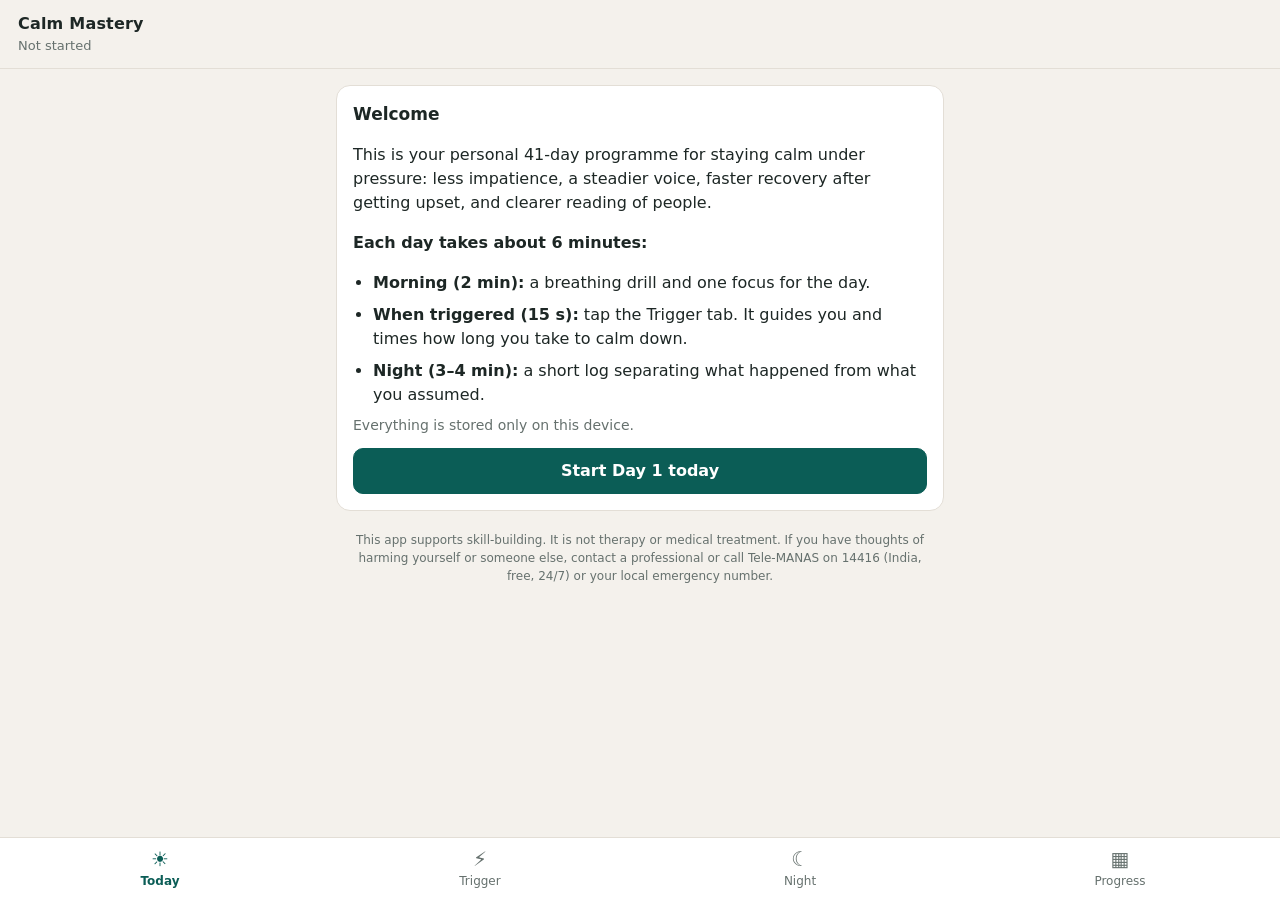
==== app/index.html @ c0ca2734 "Calm Mastery personal MVP as an installable PWA 41-day emotional-regulation programme: daily breathi" ====
<!doctype html>
<html lang="en">
<head>
  <meta charset="utf-8">
  <meta name="viewport" content="width=device-width, initial-scale=1, viewport-fit=cover">
  <meta name="theme-color" content="#0b5d56">
  <title>Calm Mastery</title>
  <link rel="manifest" href="manifest.json">
  <link rel="icon" href="icon.svg" type="image/svg+xml">
  <link rel="icon" href="icons/icon-192.png" type="image/png" sizes="192x192">
  <link rel="apple-touch-icon" href="icons/apple-touch-icon.png">
  <meta name="apple-mobile-web-app-capable" content="yes">
  <meta name="mobile-web-app-capable" content="yes">
  <meta name="apple-mobile-web-app-title" content="Calm Mastery">
  <meta name="apple-mobile-web-app-status-bar-style" content="default">
  <meta name="description" content="A private 41-day programme for staying calm under pressure. Your data stays on your device.">
  <link rel="stylesheet" href="styles.css">
</head>
<body>
  <header class="topbar">
    <div>
      <div class="brand">Calm Mastery</div>
      <div class="sub" id="dayLabel"></div>
    </div>
    <div class="streak" id="streakBadge" title="Current streak"></div>
  </header>

  <div class="banner" id="activeBanner" hidden></div>

  <main id="view"></main>

  <nav class="tabs" aria-label="Sections">
    <button data-tab="today" class="active"><span>☀</span>Today</button>
    <button data-tab="trigger"><span>⚡</span>Trigger</button>
    <button data-tab="night"><span>☾</span>Night</button>
    <button data-tab="progress"><span>▦</span>Progress</button>
  </nav>

  <script src="content.js"></script>
  <script src="app.js"></script>
</body>
</html>
---- app/styles.css ----
:root {
  --bg: #f4f1ec;
  --card: #ffffff;
  --ink: #1d2725;
  --muted: #66716e;
  --line: #e3ded6;
  --accent: #0b5d56;
  --accent-soft: #dcefeb;
  --warn: #b4532a;
  --warn-soft: #fbe9df;
  --good: #2f7d4f;
  --radius: 14px;
  color-scheme: light dark;
}
@media (prefers-color-scheme: dark) {
  :root {
    --bg: #121615;
    --card: #1b2120;
    --ink: #e8ecea;
    --muted: #9aa5a2;
    --line: #2b3331;
    --accent: #4fb8a9;
    --accent-soft: #1d3532;
    --warn: #e58a5f;
    --warn-soft: #3a2519;
    --good: #6cc48f;
  }
}
* { box-sizing: border-box; }
html, body { margin: 0; }
body {
  font: 16px/1.5 system-ui, -apple-system, "Segoe UI", Roboto, sans-serif;
  background: var(--bg);
  color: var(--ink);
  padding-bottom: calc(76px + env(safe-area-inset-bottom));
}
button, input, textarea, select { font: inherit; color: inherit; }

.topbar {
  position: sticky; top: 0; z-index: 5;
  display: flex; justify-content: space-between; align-items: center;
  padding: 12px 18px; background: var(--bg);
  border-bottom: 1px solid var(--line);
}
.streak:empty { display: none; }
.brand { font-weight: 700; letter-spacing: .2px; }
.sub { color: var(--muted); font-size: 13px; }
.streak {
  background: var(--accent-soft); color: var(--accent);
  padding: 4px 10px; border-radius: 999px; font-weight: 600; font-size: 14px;
}

main { max-width: 640px; margin: 0 auto; padding: 16px; }

.card {
  background: var(--card); border: 1px solid var(--line);
  border-radius: var(--radius); padding: 16px; margin-bottom: 14px;
}
.card h2 { margin: 0 0 4px; font-size: 17px; }
.card .hint { color: var(--muted); font-size: 14px; margin: 0 0 12px; }
.card.done { border-color: var(--accent); }
.tag {
  display: inline-block; font-size: 12px; font-weight: 600;
  padding: 2px 8px; border-radius: 999px; background: var(--accent-soft); color: var(--accent);
}
.tag.warn { background: var(--warn-soft); color: var(--warn); }

.btn {
  display: inline-flex; align-items: center; justify-content: center; gap: 6px;
  border: 1px solid var(--line); background: var(--card);
  padding: 10px 16px; border-radius: 10px; cursor: pointer; min-height: 44px;
}
.btn.primary { background: var(--accent); border-color: var(--accent); color: #fff; font-weight: 600; }
.btn.block { width: 100%; }
.btn:disabled { opacity: .5; cursor: default; }
.row { display: flex; gap: 8px; flex-wrap: wrap; align-items: center; }

.choice {
  display: block; width: 100%; text-align: left;
  border: 1px solid var(--line); background: transparent;
  padding: 10px 12px; border-radius: 10px; margin-bottom: 8px; cursor: pointer;
}
.choice.selected { border-color: var(--accent); background: var(--accent-soft); }

.quote { font-size: 16px; margin: 0 0 8px; }
.src { color: var(--muted); font-size: 12px; }
details.srcs summary { color: var(--muted); font-size: 13px; cursor: pointer; margin-top: 8px; }
details.srcs p { margin: 6px 0 0; }

/* Breathing */
.breath { display: flex; flex-direction: column; align-items: center; padding: 8px 0; }
.circle {
  width: 150px; height: 150px; border-radius: 50%;
  background: radial-gradient(circle, var(--accent-soft) 0%, var(--accent-soft) 60%, transparent 61%);
  border: 3px solid var(--accent);
  display: flex; align-items: center; justify-content: center;
  text-align: center; font-weight: 600; color: var(--accent);
  transform: scale(.6); transition-property: transform; transition-timing-function: ease-in-out;
  margin: 18px 0;
}
.breath .count { color: var(--muted); font-size: 14px; }

/* Trigger */
.trigger-grid { display: grid; grid-template-columns: 1fr 1fr; gap: 10px; }
.trigger-btn {
  border: 1px solid var(--line); background: var(--card); border-radius: var(--radius);
  padding: 18px 10px; cursor: pointer; text-align: center; min-height: 110px;
}
.trigger-btn .em { font-size: 28px; display: block; margin-bottom: 6px; }
.timer { font-size: 44px; font-weight: 700; text-align: center; font-variant-numeric: tabular-nums; color: var(--warn); }
.steps { padding-left: 20px; margin: 8px 0; }
.steps li { margin-bottom: 8px; }
.chips { display: flex; flex-wrap: wrap; gap: 6px; }
.chip {
  border: 1px solid var(--line); background: transparent; border-radius: 999px;
  padding: 6px 12px; cursor: pointer; font-size: 14px;
}
.chip.selected { background: var(--accent); border-color: var(--accent); color: #fff; }
.calm-btn { background: var(--good); border-color: var(--good); color: #fff; font-weight: 700; font-size: 18px; min-height: 56px; }

.list { list-style: none; padding: 0; margin: 0; }
.list li { padding: 8px 0; border-top: 1px solid var(--line); font-size: 14px; display: flex; justify-content: space-between; gap: 8px; }
.list li:first-child { border-top: 0; }

/* Forms */
label.field { display: block; margin-bottom: 12px; }
label.field span { display: block; font-size: 14px; font-weight: 600; margin-bottom: 4px; }
label.field small { display: block; color: var(--muted); font-size: 13px; margin-bottom: 4px; font-weight: 400; }
textarea, input[type=text], input[type=date] {
  width: 100%; border: 1px solid var(--line); border-radius: 10px;
  background: var(--bg); padding: 10px; resize: vertical;
}
textarea { min-height: 64px; }
.score { display: flex; gap: 6px; }
.score button {
  flex: 1; min-height: 40px; border-radius: 8px; border: 1px solid var(--line);
  background: transparent; cursor: pointer;
}
.score button.selected { background: var(--accent); border-color: var(--accent); color: #fff; }

/* Progress */
.grid41 { display: grid; grid-template-columns: repeat(7, 1fr); gap: 6px; }
.cell {
  aspect-ratio: 1; border-radius: 6px; font-size: 11px;
  display: flex; align-items: center; justify-content: center;
  background: var(--bg); border: 1px solid var(--line); color: var(--muted);
}
.cell.full { background: var(--accent); border-color: var(--accent); color: #fff; }
.cell.partial { background: var(--accent-soft); color: var(--accent); border-color: var(--accent); }
.cell.missed { background: var(--warn-soft); color: var(--warn); border-color: var(--warn-soft); }
.cell.today { outline: 2px solid var(--ink); outline-offset: 1px; }
.legend { display: flex; gap: 12px; flex-wrap: wrap; font-size: 12px; color: var(--muted); margin-top: 10px; }
.legend i { display: inline-block; width: 10px; height: 10px; border-radius: 3px; margin-right: 4px; vertical-align: -1px; }
.stats { display: grid; grid-template-columns: repeat(3, 1fr); gap: 8px; }
.stat { background: var(--bg); border-radius: 10px; padding: 10px; text-align: center; }
.stat b { display: block; font-size: 22px; }
.stat span { font-size: 12px; color: var(--muted); }
.bar { height: 8px; border-radius: 4px; background: var(--accent); }
.bar-row { display: grid; grid-template-columns: 130px 1fr 28px; gap: 8px; align-items: center; font-size: 13px; margin-bottom: 6px; }
svg.chart { width: 100%; height: 160px; }
svg.chart text { fill: var(--muted); font-size: 10px; }

.banner {
  max-width: 640px; margin: 10px auto 0; padding: 10px 14px;
  background: var(--warn-soft); color: var(--warn); border-radius: 10px;
  font-weight: 600; cursor: pointer; text-align: center;
}
.disclaimer { color: var(--muted); font-size: 12px; text-align: center; padding: 6px 12px 0; }

.tabs {
  position: fixed; bottom: 0; left: 0; right: 0; z-index: 5;
  display: flex; background: var(--card); border-top: 1px solid var(--line);
  padding-bottom: env(safe-area-inset-bottom);
}
.tabs button {
  flex: 1; border: 0; background: transparent; padding: 8px 0 10px; cursor: pointer;
  font-size: 12px; color: var(--muted); display: flex; flex-direction: column; align-items: center;
}
.tabs button span { font-size: 20px; line-height: 1.3; }
.tabs button.active { color: var(--accent); font-weight: 600; }
.toast {
  position: fixed; left: 50%; bottom: 90px; transform: translateX(-50%);
  background: var(--ink); color: var(--bg); padding: 8px 16px; border-radius: 999px; font-size: 14px; z-index: 10;
}
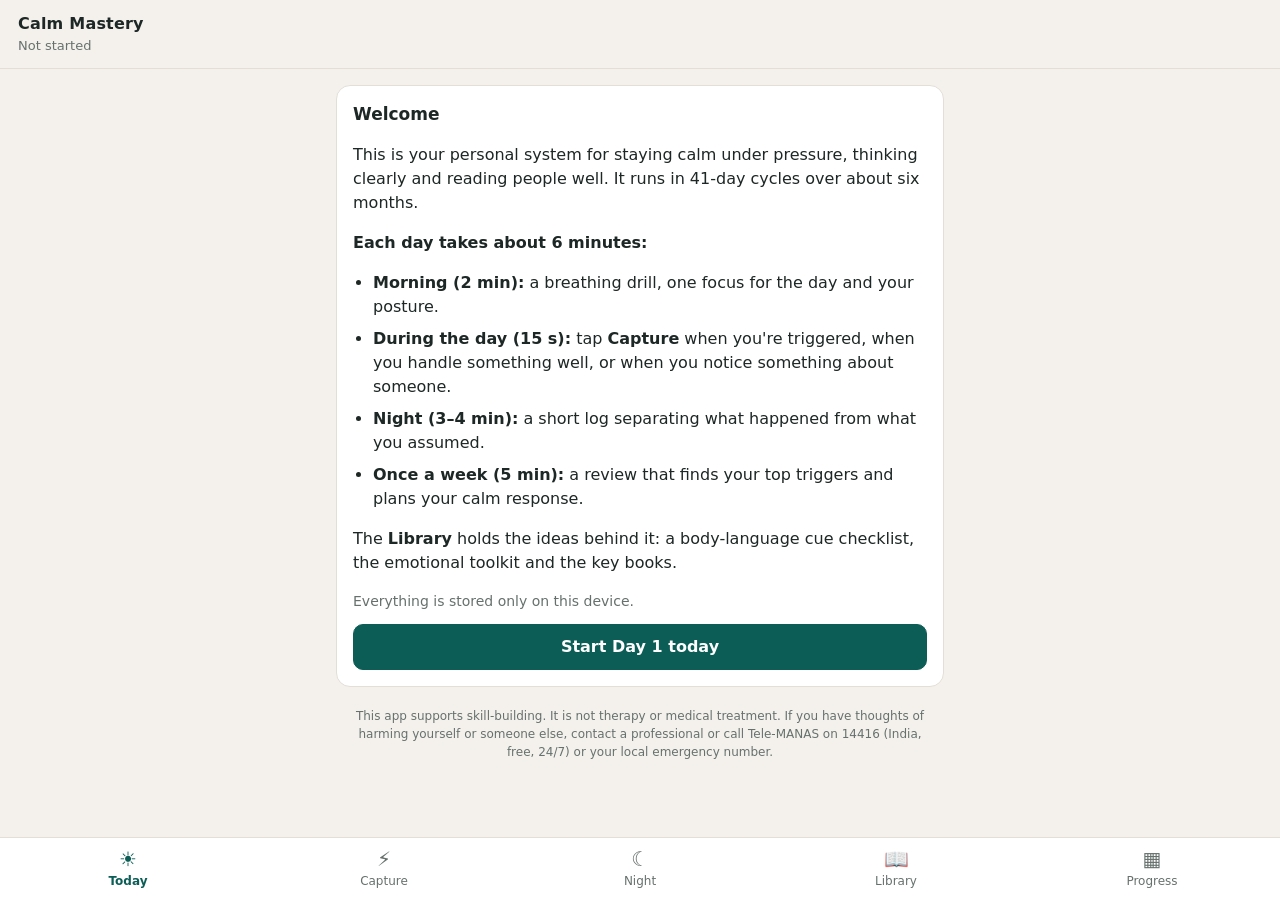
==== commit 34a047af: "Build the full mastery system Adds the observation, analysis and presence layers from the design: Ca" ====
--- a/app/index.html
+++ b/app/index.html
@@ -13,7 +13,7 @@
   <meta name="mobile-web-app-capable" content="yes">
   <meta name="apple-mobile-web-app-title" content="Calm Mastery">
   <meta name="apple-mobile-web-app-status-bar-style" content="default">
-  <meta name="description" content="A private 41-day programme for staying calm under pressure. Your data stays on your device.">
+  <meta name="description" content="A private system for emotional balance, clear thinking and reading people, in 41-day cycles. Your data stays on your device.">
   <link rel="stylesheet" href="styles.css">
 </head>
 <body>
@@ -31,8 +31,9 @@
 
   <nav class="tabs" aria-label="Sections">
     <button data-tab="today" class="active"><span>☀</span>Today</button>
-    <button data-tab="trigger"><span>⚡</span>Trigger</button>
+    <button data-tab="capture"><span>⚡</span>Capture</button>
     <button data-tab="night"><span>☾</span>Night</button>
+    <button data-tab="library"><span>📖</span>Library</button>
     <button data-tab="progress"><span>▦</span>Progress</button>
   </nav>
 
--- a/app/styles.css
+++ b/app/styles.css
@@ -178,6 +178,59 @@
 }
 .tabs button span { font-size: 20px; line-height: 1.3; }
 .tabs button.active { color: var(--accent); font-weight: 600; }
+/* Segmented control (Capture) */
+.seg { display: flex; background: var(--card); border: 1px solid var(--line); border-radius: 12px; padding: 4px; gap: 4px; margin-bottom: 14px; }
+.seg button { flex: 1; border: 0; background: transparent; border-radius: 9px; padding: 9px 4px; cursor: pointer; font-size: 14px; color: var(--muted); }
+.seg button.active { background: var(--accent); color: #fff; font-weight: 600; }
+
+.accent-card { border-color: var(--accent); background: var(--accent-soft); }
+.chip.static { cursor: default; }
+.win-grid { display: grid; grid-template-columns: 1fr 1fr; gap: 8px; }
+.win-btn {
+  border: 1px solid var(--line); background: transparent; border-radius: 12px;
+  padding: 10px; cursor: pointer; text-align: left; font-size: 14px; display: flex; gap: 8px; align-items: center; min-height: 52px;
+}
+.win-btn span { font-size: 20px; }
+.win-btn:active { background: var(--accent-soft); border-color: var(--accent); }
+.linkbtn { border: 0; background: none; color: var(--accent); cursor: pointer; padding: 0; text-decoration: underline; font-size: inherit; }
+.x { border: 0; background: none; color: var(--muted); cursor: pointer; font-size: 20px; line-height: 1; padding: 0 4px; }
+.nowrap { white-space: nowrap; }
+.cue-group { margin-bottom: 8px; }
+.cue-group small { display: block; color: var(--muted); font-size: 12px; margin-bottom: 4px; }
+.obs { border-top: 1px solid var(--line); padding: 10px 0; font-size: 14px; }
+.obs:first-of-type { border-top: 0; }
+.obs p { margin: 4px 0; }
+.list li.clickable { cursor: pointer; }
+select.btn { min-height: 44px; }
+input[type=time] { width: 100%; border: 1px solid var(--line); border-radius: 10px; background: var(--bg); padding: 10px; }
+details.acc-inline summary { cursor: pointer; margin: 4px 0 8px; }
+
+/* Library */
+details.acc > summary { cursor: pointer; font-weight: 700; font-size: 17px; list-style: none; display: flex; justify-content: space-between; }
+details.acc > summary::-webkit-details-marker { display: none; }
+details.acc > summary::after { content: "+"; color: var(--muted); font-weight: 400; }
+details.acc[open] > summary::after { content: "–"; }
+details.acc[open] > summary { margin-bottom: 8px; }
+details.acc h3 { font-size: 15px; margin: 14px 0 4px; }
+details.acc p { margin: 6px 0; }
+.caution { background: var(--warn-soft); color: var(--ink); border-radius: 10px; padding: 10px; font-size: 14px; }
+.book { border-top: 1px solid var(--line); padding: 8px 0; }
+.book ul { margin: 6px 0; padding-left: 20px; font-size: 14px; }
+.stage { border-left: 3px solid var(--line); padding: 2px 0 2px 10px; margin: 8px 0; }
+.stage.current { border-color: var(--accent); }
+.stage p { margin: 4px 0 0; font-size: 14px; color: var(--muted); }
+
+/* Progress extras */
+.pbar { height: 10px; background: var(--bg); border-radius: 5px; overflow: hidden; border: 1px solid var(--line); }
+.pbar i { display: block; height: 100%; background: var(--accent); }
+.bar.good { background: var(--good); }
+.table-wrap { overflow-x: auto; }
+table.ratings { width: 100%; font-size: 13px; border-collapse: collapse; }
+table.ratings th { font-weight: 600; color: var(--muted); padding: 4px 2px; }
+table.ratings td { text-align: center; padding: 4px 2px; border-top: 1px solid var(--line); }
+.up { color: var(--good); font-size: 13px; }
+.down { color: var(--warn); font-size: 13px; }
+
 .toast {
   position: fixed; left: 50%; bottom: 90px; transform: translateX(-50%);
   background: var(--ink); color: var(--bg); padding: 8px 16px; border-radius: 999px; font-size: 14px; z-index: 10;
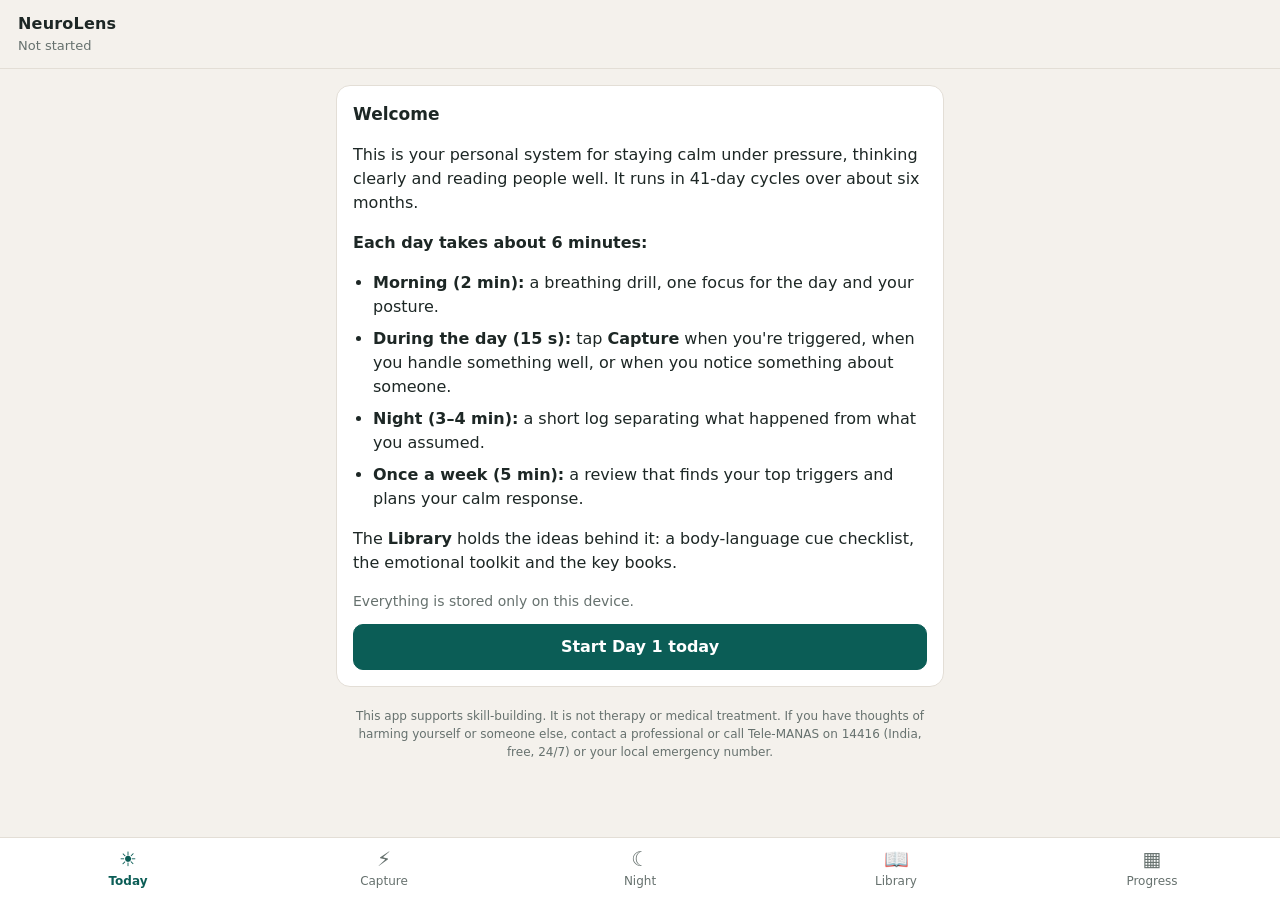
==== commit 45058adb: "Rename app to NeuroLens; serve at neurolens.mhaanvia.tech Co-Authored-By: Claude Opus 5.5 <noreply@a" ====
--- a/app/index.html
+++ b/app/index.html
@@ -4,14 +4,14 @@
   <meta charset="utf-8">
   <meta name="viewport" content="width=device-width, initial-scale=1, viewport-fit=cover">
   <meta name="theme-color" content="#0b5d56">
-  <title>Calm Mastery</title>
+  <title>NeuroLens</title>
   <link rel="manifest" href="manifest.json">
   <link rel="icon" href="icon.svg" type="image/svg+xml">
   <link rel="icon" href="icons/icon-192.png" type="image/png" sizes="192x192">
   <link rel="apple-touch-icon" href="icons/apple-touch-icon.png">
   <meta name="apple-mobile-web-app-capable" content="yes">
   <meta name="mobile-web-app-capable" content="yes">
-  <meta name="apple-mobile-web-app-title" content="Calm Mastery">
+  <meta name="apple-mobile-web-app-title" content="NeuroLens">
   <meta name="apple-mobile-web-app-status-bar-style" content="default">
   <meta name="description" content="A private system for emotional balance, clear thinking and reading people, in 41-day cycles. Your data stays on your device.">
   <link rel="stylesheet" href="styles.css">
@@ -19,7 +19,7 @@
 <body>
   <header class="topbar">
     <div>
-      <div class="brand">Calm Mastery</div>
+      <div class="brand">NeuroLens</div>
       <div class="sub" id="dayLabel"></div>
     </div>
     <div class="streak" id="streakBadge" title="Current streak"></div>
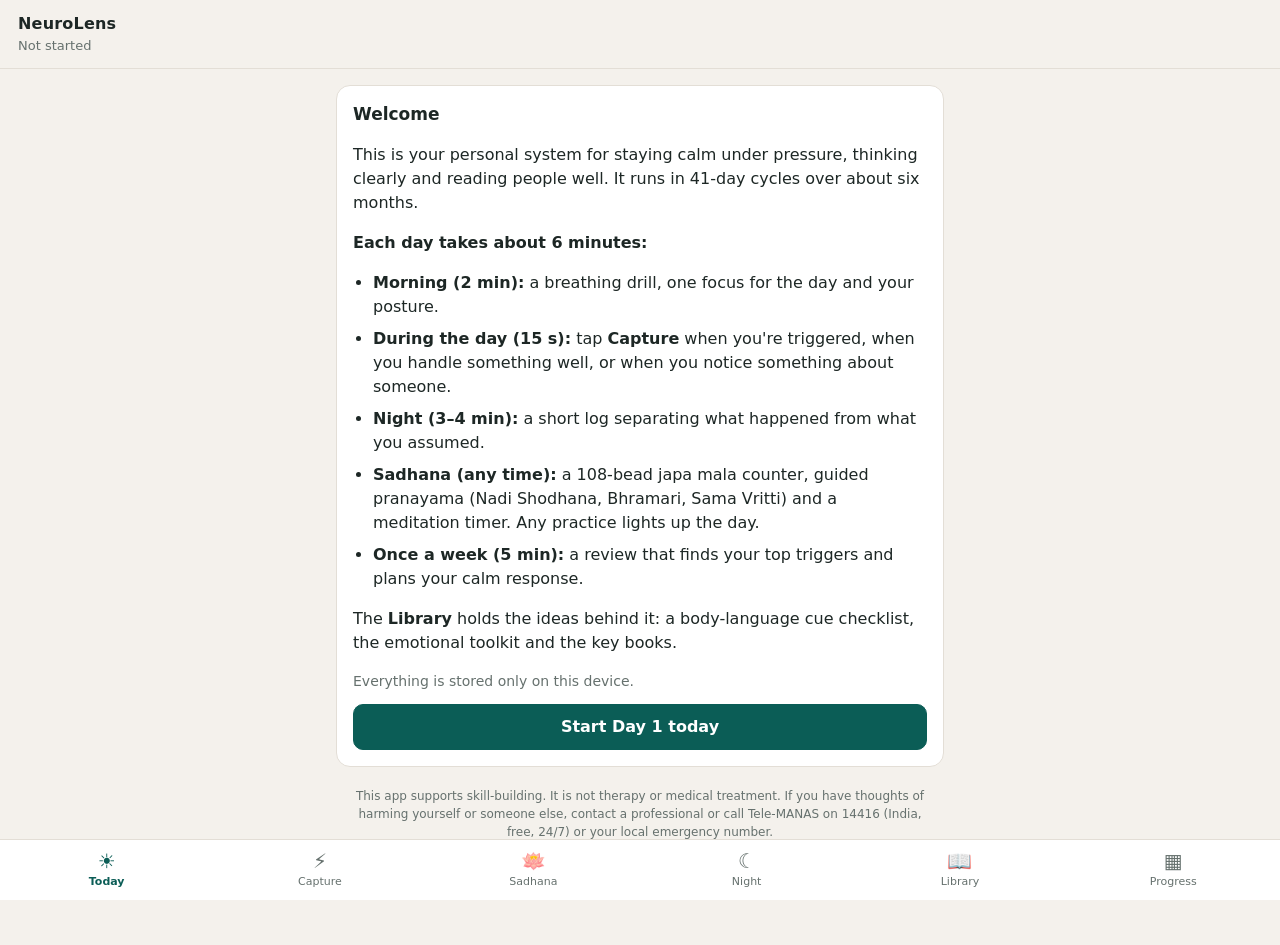
==== commit 5e7886f8: "Add Sadhana tab: japa mala, pranayama and meditation - Mala: full-screen bead strand you pull like a" ====
--- a/app/index.html
+++ b/app/index.html
@@ -4,6 +4,7 @@
   <meta charset="utf-8">
   <meta name="viewport" content="width=device-width, initial-scale=1, viewport-fit=cover">
   <meta name="theme-color" content="#0b5d56">
+  <meta name="format-detection" content="telephone=no">
   <title>NeuroLens</title>
   <link rel="manifest" href="manifest.json">
   <link rel="icon" href="icon.svg" type="image/svg+xml">
@@ -32,6 +33,7 @@
   <nav class="tabs" aria-label="Sections">
     <button data-tab="today" class="active"><span>☀</span>Today</button>
     <button data-tab="capture"><span>⚡</span>Capture</button>
+    <button data-tab="sadhana"><span>🪷</span>Sadhana</button>
     <button data-tab="night"><span>☾</span>Night</button>
     <button data-tab="library"><span>📖</span>Library</button>
     <button data-tab="progress"><span>▦</span>Progress</button>
@@ -39,5 +41,6 @@
 
   <script src="content.js"></script>
   <script src="app.js"></script>
+  <script src="sadhana.js"></script>
 </body>
 </html>
--- a/app/styles.css
+++ b/app/styles.css
@@ -235,3 +235,170 @@
   position: fixed; left: 50%; bottom: 90px; transform: translateX(-50%);
   background: var(--ink); color: var(--bg); padding: 8px 16px; border-radius: 999px; font-size: 14px; z-index: 10;
 }
+
+/* ---------- Sadhana ---------- */
+.tabs button { font-size: 11px; }
+.btn.big { min-height: 52px; font-size: 17px; }
+.muted { color: var(--muted); }
+.choice small { font-size: 13px; }
+.choice:disabled { opacity: .55; }
+
+.mala-card { text-align: center; }
+.mala-ring { position: relative; width: 240px; max-width: 80%; margin: 0 auto 12px; }
+.mala-num { position: absolute; inset: 0; display: flex; flex-direction: column; align-items: center; justify-content: center; }
+.mala-num b { font-size: 52px; line-height: 1; font-variant-numeric: tabular-nums; color: var(--accent); }
+.mala-num span { color: var(--muted); font-size: 14px; }
+svg.beads { width: 100%; height: auto; display: block; }
+svg.beads circle { fill: var(--line); transition: fill .15s; }
+svg.beads circle.on { fill: var(--accent); }
+svg.beads circle.guru { fill: none; stroke: var(--accent); stroke-width: 2; }
+
+.toggle {
+  display: flex; width: 100%; justify-content: space-between; align-items: center; gap: 12px;
+  border: 0; border-top: 1px solid var(--line); background: none; padding: 12px 0; cursor: pointer; text-align: left;
+}
+.toggle b { display: block; font-size: 14px; font-weight: 600; }
+.toggle small { display: block; color: var(--muted); font-size: 13px; }
+.toggle i { flex: none; width: 44px; height: 26px; border-radius: 13px; background: var(--line); position: relative; transition: background .2s; }
+.toggle i::after { content: ""; position: absolute; top: 3px; left: 3px; width: 20px; height: 20px; border-radius: 50%; background: #fff; transition: transform .2s; box-shadow: 0 1px 2px rgba(0,0,0,.3); }
+.toggle.on i { background: var(--accent); }
+.toggle.on i::after { transform: translateX(18px); }
+
+.before { margin-top: 12px; text-align: left; }
+.before small { display: block; color: var(--muted); font-size: 13px; margin-bottom: 4px; }
+.score.s10 { gap: 4px; }
+.score.s10 button { min-height: 38px; padding: 0; font-size: 14px; }
+
+/* Full-screen blind-tap mala */
+body.focus-open { overflow: hidden; }
+body.focus-open .tabs, body.focus-open .topbar { visibility: hidden; }
+.mala-focus {
+  position: fixed; inset: 0; z-index: 50; background: #0d1312; color: #cfe3df;
+  display: flex; flex-direction: column; align-items: center;
+  padding: calc(10px + env(safe-area-inset-top)) 14px calc(14px + env(safe-area-inset-bottom));
+  touch-action: none; user-select: none; -webkit-user-select: none; -webkit-touch-callout: none;
+  -webkit-tap-highlight-color: transparent; cursor: pointer;
+}
+.mf-top { width: 100%; max-width: 640px; display: flex; justify-content: space-between; align-items: center; gap: 8px; }
+.mf-btn { background: rgba(255,255,255,.08); color: #cfe3df; border: 1px solid rgba(255,255,255,.14); border-radius: 10px; min-height: 44px; min-width: 64px; padding: 0 14px; font-weight: 600; cursor: pointer; }
+.mf-meta { font-size: 13px; opacity: .7; text-align: center; }
+.mf-mantra { margin-top: 12px; font-size: 18px; opacity: .75; text-align: center; }
+.mf-center { flex: 1; width: 100%; display: flex; align-items: center; justify-content: center; position: relative; }
+.mf-center svg.beads { width: min(78vw, 52vh, 420px); }
+.mala-focus svg.beads circle { fill: rgba(255,255,255,.12); }
+.mala-focus svg.beads circle.on { fill: #6fc9bb; }
+.mala-focus svg.beads circle.guru { stroke: #6fc9bb; fill: none; }
+.mf-count { position: absolute; font-size: min(22vw, 120px); font-weight: 300; font-variant-numeric: tabular-nums; opacity: .85; pointer-events: none; }
+.mf-hint { font-size: 13px; opacity: .45; text-align: center; line-height: 1.6; }
+.mf-flash { position: absolute; top: 40%; left: 50%; transform: translateX(-50%); background: #6fc9bb; color: #0d1312; font-weight: 700; padding: 10px 18px; border-radius: 18px; opacity: 0; pointer-events: none; max-width: 88vw; width: max-content; text-align: center; }
+.mf-flash.show { animation: mfflash 2.4s ease-out; }
+@keyframes mfflash { 0% { opacity: 0; } 10% { opacity: 1; } 75% { opacity: 1; } 100% { opacity: 0; } }
+
+/* Pranayama */
+.p-secs { font-size: 28px; font-weight: 600; font-variant-numeric: tabular-nums; color: var(--accent); min-height: 36px; }
+.circle.humming { box-shadow: 0 0 0 6px var(--accent-soft), 0 0 0 12px color-mix(in srgb, var(--accent-soft) 50%, transparent); animation: hum .18s infinite alternate; }
+@keyframes hum { from { border-width: 3px; } to { border-width: 5px; } }
+.nostrils { display: flex; justify-content: center; gap: 40px; margin: 14px 0 0; }
+.nos { width: 74px; height: 74px; border-radius: 50%; border: 3px solid var(--line); display: flex; flex-direction: column; align-items: center; justify-content: center; transition: all .3s; }
+.nos b { font-size: 22px; line-height: 1; }
+.nos small { font-size: 10px; color: var(--muted); text-align: center; line-height: 1.1; margin-top: 2px; }
+.nos.open { border-color: var(--accent); background: var(--accent-soft); color: var(--accent); }
+.nos.closed { opacity: .5; border-style: dashed; }
+
+/* Meditation */
+.med-run { text-align: center; }
+.sankalpa { font-style: italic; color: var(--muted); margin: 4px 0 12px; }
+.med-ring { position: relative; width: 240px; max-width: 80%; margin: 8px auto 12px; }
+.med-ring svg { width: 100%; display: block; transform: rotate(-90deg); }
+.med-ring .track { fill: none; stroke: var(--line); stroke-width: 6; }
+.med-ring .fill { fill: none; stroke: var(--accent); stroke-width: 6; stroke-linecap: round; transition: stroke-dashoffset .3s linear; }
+.med-time { position: absolute; inset: 0; display: flex; align-items: center; justify-content: center; font-size: 46px; font-weight: 300; font-variant-numeric: tabular-nums; }
+
+/* Mandala grid + Progress marker */
+.cell.sd1 { background: color-mix(in srgb, var(--accent) 30%, var(--card)); border-color: var(--accent); color: var(--ink); }
+.cell.sd2 { background: color-mix(in srgb, var(--accent) 60%, var(--card)); border-color: var(--accent); color: #fff; }
+.cell.sd3 { background: var(--accent); border-color: var(--accent); color: #fff; }
+.cell.future { opacity: .6; }
+.legend i.lg.sd1 { background: color-mix(in srgb, var(--accent) 30%, var(--card)); }
+.legend i.lg.sd2 { background: color-mix(in srgb, var(--accent) 60%, var(--card)); }
+.legend i.lg.sd3 { background: var(--accent); }
+.cell { position: relative; }
+.cell.lotus::after { content: ""; position: absolute; top: 3px; right: 3px; width: 6px; height: 6px; border-radius: 50%; background: #d9a441; }
+.legend i.lg-dot { background: #d9a441; border-radius: 50%; }
+
+/* Pacer label stays full size while the circle scales */
+.pwrap { position: relative; display: flex; align-items: center; justify-content: center; }
+.plabel { position: absolute; font-weight: 600; color: var(--accent); text-align: center; max-width: 150px; pointer-events: none; }
+
+/* ---------- Bead strand (full-screen mala) ---------- */
+.strand {
+  position: relative; flex: 1; width: 100%; max-width: 480px; overflow: hidden; --thumb: 64%;
+  -webkit-mask-image: linear-gradient(transparent, #000 14%, #000 88%, transparent);
+  mask-image: linear-gradient(transparent, #000 14%, #000 88%, transparent);
+}
+.strand.turning { animation: turnmala .9s ease-in-out .12s; }
+@keyframes turnmala { 0% { transform: perspective(700px) rotateY(0); } 50% { transform: perspective(700px) rotateY(88deg); opacity: .35; } 100% { transform: perspective(700px) rotateY(0); } }
+.strand .thread { position: absolute; top: 0; bottom: 0; left: 50%; width: 3px; margin-left: -1.5px; background: linear-gradient(#b23a2a, #8e2a1f); opacity: .85; }
+.strand .thumbmark { position: absolute; left: 50%; top: var(--thumb); width: 74px; height: 74px; transform: translate(-50%, -50%); border-radius: 50%; border: 2px solid rgba(111, 201, 187, .35); box-shadow: 0 0 24px rgba(111, 201, 187, .18); }
+.beadwin { position: absolute; inset: 0; will-change: transform; }
+.bd {
+  position: absolute; left: 50%; width: 52px; height: 52px; margin: -26px 0 0 -26px; border-radius: 50%;
+  box-shadow: inset -5px -7px 12px rgba(0,0,0,.45), inset 4px 5px 8px rgba(255,255,255,.12), 0 4px 8px rgba(0,0,0,.5);
+}
+.bd.done { filter: brightness(.7); }
+.bd.cur { filter: brightness(1.12); }
+.bd.guru { width: 66px; height: 66px; margin: -33px 0 0 -33px; }
+.bd .tassel { position: absolute; left: 50%; top: 86%; width: 30px; height: 58px; margin-left: -15px; transform-origin: top center; transform: rotate(-14deg); z-index: -1;
+  clip-path: polygon(38% 0, 62% 0, 100% 100%, 0 100%);
+  background: linear-gradient(#d9b44a 0 12%, transparent 12%), repeating-linear-gradient(90deg, #a8301f 0 2px, #d8573f 2px 3px, #8e2a1f 3px 4px);
+  -webkit-mask-image: linear-gradient(#000 80%, rgba(0,0,0,.35)); mask-image: linear-gradient(#000 80%, rgba(0,0,0,.35)); }
+/* Materials */
+.bd.rudraksha { background:
+  radial-gradient(circle, rgba(255,255,255,.14) 1px, transparent 1.6px) 0 0 / 6px 6px,
+  repeating-conic-gradient(from 8deg, rgba(0,0,0,.32) 0 5deg, transparent 5deg 51deg),
+  radial-gradient(circle at 35% 30%, #c98a5a, #7a3f1d 55%, #3d1d0c); }
+.bd.sandalwood { background:
+  repeating-linear-gradient(100deg, rgba(90,50,20,.18) 0 1px, transparent 1px 5px),
+  radial-gradient(circle at 35% 30%, #f3d3a3, #c48d55 58%, #7d5028); }
+.bd.tulsi { width: 44px; height: 48px; margin: -24px 0 0 -22px; border-radius: 45% / 50%; background:
+  repeating-linear-gradient(0deg, rgba(80,60,20,.15) 0 1px, transparent 1px 6px),
+  radial-gradient(circle at 35% 30%, #f1e6c4, #c2aa74 60%, #826a3c); }
+.bd.crystal { background: radial-gradient(circle at 34% 28%, #fff 0 8%, rgba(210,235,255,.75) 18%, rgba(140,185,230,.35) 62%, rgba(80,120,170,.5));
+  border: 1px solid rgba(255,255,255,.35); box-shadow: inset -4px -6px 12px rgba(30,60,110,.45), 0 4px 10px rgba(0,0,0,.4); }
+.bd.mini { position: static; display: inline-block; width: 16px; height: 16px; margin: 0 6px 0 0; vertical-align: -3px; box-shadow: inset -2px -2px 4px rgba(0,0,0,.4); }
+.mf-count.side { left: auto; right: 6%; top: var(--thumb); transform: translateY(-50%); font-size: 54px; opacity: .45; }
+.bd.guru { box-shadow: inset -5px -7px 12px rgba(0,0,0,.45), inset 4px 5px 8px rgba(255,255,255,.12), 0 0 0 3px rgba(217,180,74,.6), 0 4px 10px rgba(0,0,0,.5); }
+.bd.tulsi.guru { width: 60px; height: 64px; margin: -32px 0 0 -30px; }
+
+/* Pace guard: cooldown arc around the thumb bead + thin bar under the top bar */
+.cool { --cool: 0s; pointer-events: none; }
+.cool.arc { position: absolute; left: 50%; top: var(--thumb); width: 86px; height: 86px; transform: translate(-50%, -50%) rotate(-90deg); z-index: 2; }
+.cool.arc .cbg { fill: none; stroke: rgba(255,255,255,.08); stroke-width: 3; }
+.cool.arc .cfill { fill: none; stroke: #6fc9bb; stroke-width: 3; stroke-linecap: round; stroke-dasharray: 100; stroke-dashoffset: 100; opacity: .55; }
+.cool.arc.run .cfill { animation: coolfill var(--cool) linear forwards; }
+.cool.arc.ready .cfill { stroke-dashoffset: 0; opacity: 1; animation: none; }
+@keyframes coolfill { from { stroke-dashoffset: 100; } to { stroke-dashoffset: 0; } }
+.cool.bar { width: 100%; max-width: 640px; height: 3px; margin-top: 8px; background: rgba(255,255,255,.08); border-radius: 2px; overflow: hidden; }
+.cool.bar i { display: block; height: 100%; width: 0; background: #6fc9bb; opacity: .55; }
+.cool.bar.run i { animation: coolbar var(--cool) linear forwards; }
+.cool.bar.ready i { width: 100%; opacity: 1; animation: none; }
+@keyframes coolbar { from { width: 0; } to { width: 100%; } }
+.cool.blocked { animation: coolnudge .35s ease; }
+.cool.arc.blocked { animation: coolnudgearc .35s ease; }
+@keyframes coolnudge { 0%, 100% { opacity: 1; } 40% { opacity: .2; } }
+@keyframes coolnudgearc { 0%, 100% { transform: translate(-50%, -50%) rotate(-90deg) scale(1); } 40% { transform: translate(-50%, -50%) rotate(-90deg) scale(1.12); } }
+
+/* Tone sustain: emerald glow ring around the bead while its sound lasts */
+.sustain { position: absolute; left: 50%; top: var(--thumb); width: 92px; height: 92px; border-radius: 50%; pointer-events: none;
+  transform: translate(-50%, -50%) scale(.9); opacity: 0; border: 2px solid #34d399;
+  box-shadow: 0 0 18px rgba(52, 211, 153, .55), inset 0 0 14px rgba(52, 211, 153, .35); --sd: 1.2s; }
+.sustain.ring { top: 50%; width: min(70vw, 46vh, 380px); height: min(70vw, 46vh, 380px); }
+.sustain.on { animation: sustainglow var(--sd) ease-out both; }
+@keyframes sustainglow {
+  0% { opacity: 0; transform: translate(-50%, -50%) scale(.9); }
+  12% { opacity: .95; transform: translate(-50%, -50%) scale(1.02); }
+  33% { opacity: .8; transform: translate(-50%, -50%) scale(1.06); }
+  100% { opacity: 0; transform: translate(-50%, -50%) scale(1.22); }
+}
+.tag.sync { background: rgba(52, 211, 153, .15); color: #10b981; margin-left: 6px; vertical-align: 1px; }
+label.field span.tag { display: inline-block; font-size: 12px; font-weight: 600; margin: 0 0 0 6px; }
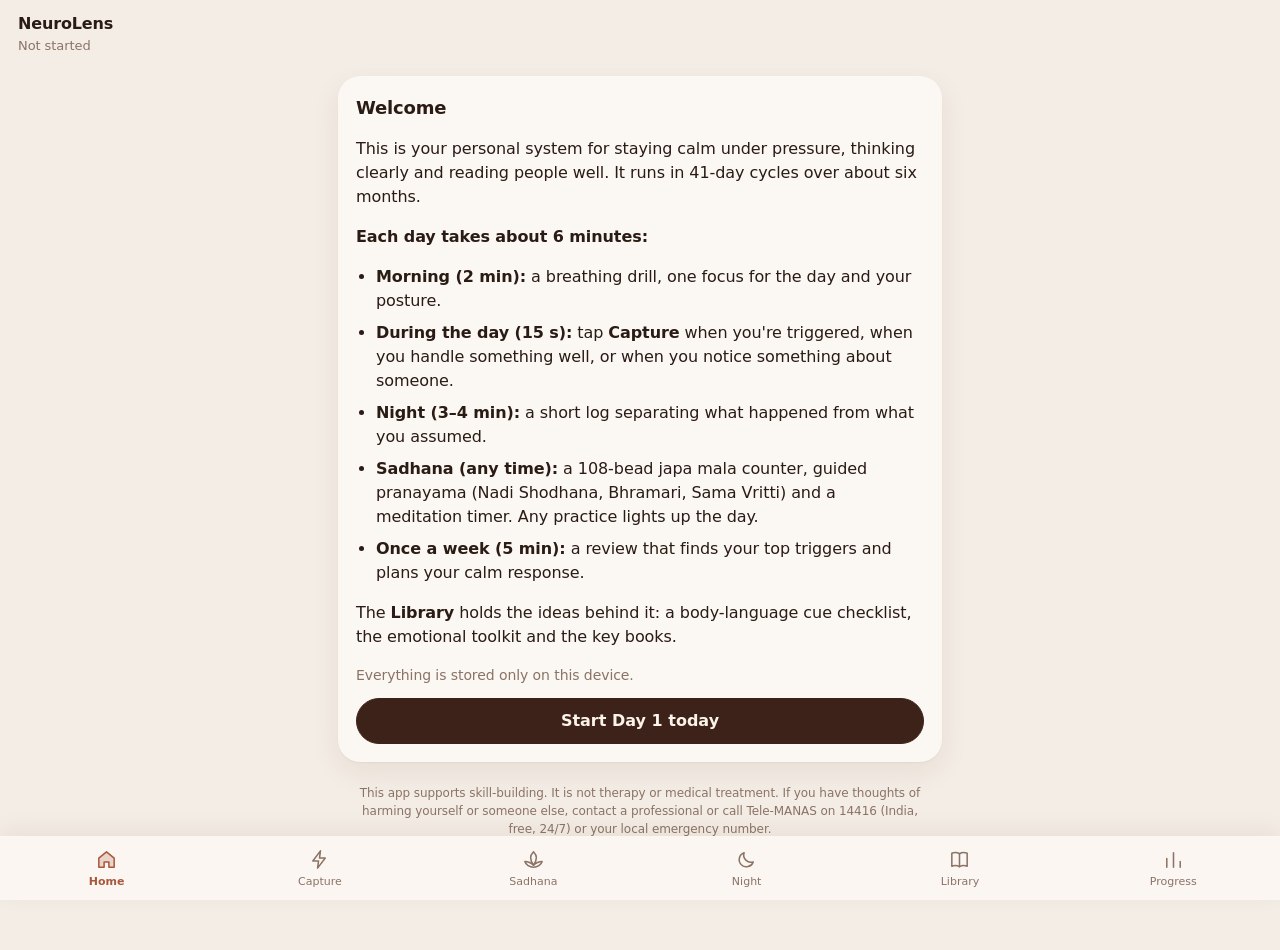
==== commit 7621b420: "Warm redesign: greeting, recommended session, quick actions, picture tiles, immersive meditation pla" ====
--- a/app/index.html
+++ b/app/index.html
@@ -3,7 +3,7 @@
 <head>
   <meta charset="utf-8">
   <meta name="viewport" content="width=device-width, initial-scale=1, viewport-fit=cover">
-  <meta name="theme-color" content="#0b5d56">
+  <meta name="theme-color" content="#f4ede5">
   <meta name="format-detection" content="telephone=no">
   <title>NeuroLens</title>
   <link rel="manifest" href="manifest.json">
@@ -31,12 +31,12 @@
   <main id="view"></main>
 
   <nav class="tabs" aria-label="Sections">
-    <button data-tab="today" class="active"><span>☀</span>Today</button>
-    <button data-tab="capture"><span>⚡</span>Capture</button>
-    <button data-tab="sadhana"><span>🪷</span>Sadhana</button>
-    <button data-tab="night"><span>☾</span>Night</button>
-    <button data-tab="library"><span>📖</span>Library</button>
-    <button data-tab="progress"><span>▦</span>Progress</button>
+    <button data-tab="today" class="active"><svg viewBox="0 0 24 24" aria-hidden="true"><path d="M4 10.5 12 4l8 6.5V20h-5.5v-5.5h-5V20H4z"/></svg>Home</button>
+    <button data-tab="capture"><svg viewBox="0 0 24 24" aria-hidden="true"><path d="M13 3 5 13.5h6L10 21l8-10.5h-6z"/></svg>Capture</button>
+    <button data-tab="sadhana"><svg viewBox="0 0 24 24" aria-hidden="true"><path d="M12 20c-4 0-8-2.5-9-6 3 0 6 1 9 4 3-3 6-4 9-4-1 3.5-5 6-9 6z"/><path d="M12 18c-2-2.5-3-5-3-8 0-2 1.2-4 3-6 1.8 2 3 4 3 6 0 3-1 5.5-3 8z"/></svg>Sadhana</button>
+    <button data-tab="night"><svg viewBox="0 0 24 24" aria-hidden="true"><path d="M19 14.5A7.5 7.5 0 0 1 9.5 5 7.5 7.5 0 1 0 19 14.5z"/></svg>Night</button>
+    <button data-tab="library"><svg viewBox="0 0 24 24" aria-hidden="true"><path d="M4 5.5C6.5 4.5 9.5 4.5 12 6c2.5-1.5 5.5-1.5 8-.5V19c-2.5-1-5.5-1-8 .5-2.5-1.5-5.5-1.5-8-.5z"/><path d="M12 6v13.5"/></svg>Library</button>
+    <button data-tab="progress"><svg viewBox="0 0 24 24" aria-hidden="true"><path d="M5 20V11M12 20V5M19 20v-6"/></svg>Progress</button>
   </nav>
 
   <script src="content.js"></script>
--- a/app/styles.css
+++ b/app/styles.css
@@ -402,3 +402,133 @@
 }
 .tag.sync { background: rgba(52, 211, 153, .15); color: #10b981; margin-left: 6px; vertical-align: 1px; }
 label.field span.tag { display: inline-block; font-size: 12px; font-weight: 600; margin: 0 0 0 6px; }
+
+/* ---------- Sadhana: simpler layout ---------- */
+.center { text-align: center; justify-content: center; }
+.card.simple { text-align: center; }
+.card.simple .btn.big { margin-top: 4px; }
+.mantra-line { margin: 0 0 6px; font-size: 18px; font-weight: 600; letter-spacing: .02em; }
+.med-min { margin: 6px 0 12px; }
+.med-min b { display: block; font-size: 56px; line-height: 1; }
+.med-min span { color: var(--muted); font-size: 14px; }
+.caution.small { font-size: 12.5px; margin: 12px 0 0; padding: 8px 10px; }
+.card.acc h3 { font-size: 15px; margin: 14px 0 6px; }
+.card.acc > summary + * { margin-top: 12px; }
+details.srcs[data-fold] { margin-top: 12px; }
+
+/* =========================================================
+   Warm theme ("App UI" reference): cream, clay and deep brown,
+   soft shadows, pill buttons, greeting + hero on Home.
+   ========================================================= */
+:root {
+  --bg: #f4ede5; --card: #fbf7f2; --ink: #2a1b14; --muted: #8b7366; --line: #eadfd3;
+  --accent: #8e4a32; --accent-soft: #f2e1d5; --warn: #b4452a; --warn-soft: #f8e3d8; --good: #6d7d4a;
+  --deep: #3d2219; --clay: #a9583d; --terra: #c26a4c; --sand: #dcb898;
+  --radius: 22px; --shadow: 0 1px 2px rgba(70,35,20,.05), 0 10px 30px rgba(70,35,20,.07);
+}
+@media (prefers-color-scheme: dark) {
+  :root {
+    --bg: #17100c; --card: #221813; --ink: #f4e9df; --muted: #b19b8c; --line: #35271f;
+    --accent: #db9070; --accent-soft: #3b271d; --warn: #e88a64; --warn-soft: #3d241a; --good: #a9bb7d;
+    --deep: #5a3326; --clay: #c46c4b; --terra: #b0603f; --sand: #9a7558;
+    --shadow: 0 1px 2px rgba(0,0,0,.3), 0 10px 30px rgba(0,0,0,.25);
+  }
+}
+body { font-family: "Inter", "SF Pro Text", system-ui, -apple-system, "Segoe UI", Roboto, sans-serif; letter-spacing: -.005em; }
+.topbar { background: color-mix(in srgb, var(--bg) 88%, transparent); backdrop-filter: blur(12px); -webkit-backdrop-filter: blur(12px); border-bottom: 0; }
+.brand { font-weight: 650; letter-spacing: -.01em; }
+.streak { background: var(--card); color: var(--clay); box-shadow: var(--shadow); }
+main { padding: 8px 18px 24px; }
+.card { border: 0; box-shadow: var(--shadow); padding: 18px; margin-bottom: 16px; }
+.card h2 { font-size: 18px; font-weight: 650; letter-spacing: -.01em; }
+.card.done { box-shadow: inset 0 0 0 1.5px color-mix(in srgb, var(--accent) 45%, transparent), var(--shadow); }
+.accent-card { background: var(--accent-soft); }
+.tag { background: var(--accent-soft); color: var(--accent); }
+.btn { border-radius: 999px; border-color: var(--line); background: var(--card); padding: 10px 20px; }
+.btn.primary { background: var(--deep); border-color: var(--deep); color: #fbf3ea; }
+.chip { border-color: var(--line); padding: 7px 14px; }
+.chip.selected, .score button.selected { background: var(--deep); border-color: var(--deep); color: #fbf3ea; }
+.choice { border-radius: 16px; border-color: var(--line); }
+.choice.selected { border-color: var(--clay); background: var(--accent-soft); }
+.seg { background: var(--card); border: 0; box-shadow: var(--shadow); border-radius: 999px; padding: 5px; }
+.seg button { border-radius: 999px; }
+.seg button.active { background: var(--deep); color: #fbf3ea; }
+.toggle.on i { background: var(--clay); }
+.stat { border-radius: 16px; }
+.banner { border-radius: 999px; }
+textarea, input[type=text], input[type=date], input[type=time] { border-radius: 14px; background: var(--bg); border-color: var(--line); }
+.circle { border-color: var(--clay); color: var(--clay); background: radial-gradient(circle, var(--accent-soft) 0 60%, transparent 61%); }
+.p-secs, .plabel, .mala-num b { color: var(--clay); }
+svg.beads circle.on { fill: var(--clay); }
+svg.beads circle.guru { stroke: var(--clay); }
+.nos.open { border-color: var(--clay); color: var(--clay); }
+.cell.full, .cell.sd3 { background: var(--clay); border-color: var(--clay); }
+.cell.partial { color: var(--clay); border-color: var(--clay); }
+.bar, .pbar i { background: var(--clay); }
+
+/* Bottom navigation: line icons, clay when active */
+.tabs { background: color-mix(in srgb, var(--card) 92%, transparent); backdrop-filter: blur(14px); -webkit-backdrop-filter: blur(14px);
+  border-top: 0; box-shadow: 0 -6px 24px rgba(70,35,20,.06); padding-top: 4px; }
+.tabs button { gap: 3px; padding: 8px 0 10px; font-size: 11px; color: var(--muted); }
+.tabs svg { width: 23px; height: 23px; fill: none; stroke: currentColor; stroke-width: 1.6; stroke-linecap: round; stroke-linejoin: round; }
+.tabs button.active { color: var(--clay); }
+.tabs button.active svg { fill: color-mix(in srgb, var(--clay) 22%, transparent); }
+
+/* Home: greeting */
+.greet { padding: 10px 4px 16px; }
+.greet p { margin: 0; font-size: 17px; }
+.greet h1 { margin: 0 0 6px; font-size: 34px; line-height: 1.1; font-weight: 650; letter-spacing: -.02em; }
+.greet .muted { font-size: 15px; }
+.section-h { font-size: 17px; font-weight: 650; margin: 26px 4px 12px; letter-spacing: -.01em; }
+
+/* Home: hero card */
+.hero { position: relative; border-radius: 28px; overflow: hidden; min-height: 300px; display: flex; align-items: flex-end;
+  background: var(--art) center / cover, var(--deep); box-shadow: 0 18px 40px rgba(70,35,20,.22); color: #fff7ee; }
+.hero::before { content: ""; position: absolute; inset: 0; background: linear-gradient(transparent 30%, rgba(30,14,8,.55)); }
+.hero-txt { position: relative; padding: 22px; }
+.hero small { font-size: 12.5px; opacity: .85; }
+.hero h2 { margin: 2px 0 4px; font-size: 32px; font-weight: 600; letter-spacing: -.02em; line-height: 1.1; }
+.hero p { margin: 0 0 16px; opacity: .9; }
+.pill { display: inline-flex; align-items: center; gap: 10px; border: 0; border-radius: 999px; background: #fbf3ea; color: var(--deep);
+  padding: 13px 24px 13px 18px; font-weight: 600; font-size: 16px; cursor: pointer; box-shadow: 0 6px 18px rgba(0,0,0,.18); }
+.pill svg { width: 18px; height: 18px; }
+
+/* Home: round quick actions */
+.quick { display: grid; grid-template-columns: repeat(4, 1fr); gap: 8px; margin: 20px 0 16px; }
+.q { border: 0; background: none; cursor: pointer; display: flex; flex-direction: column; align-items: center; gap: 7px; font-size: 13px; color: var(--ink); padding: 0; }
+.q span { width: 62px; height: 62px; border-radius: 50%; display: grid; place-items: center; color: #fbf3ea; box-shadow: 0 6px 16px rgba(70,35,20,.15); transition: transform .15s; }
+.q:active span { transform: scale(.94); }
+.q svg { width: 26px; height: 26px; fill: none; stroke: currentColor; stroke-width: 1.5; stroke-linecap: round; stroke-linejoin: round; }
+.q0 span { background: var(--deep); } .q1 span { background: var(--clay); } .q2 span { background: var(--terra); } .q3 span { background: var(--sand); color: var(--deep); }
+
+/* Home: image tiles */
+.tiles { display: grid; grid-template-columns: 1fr 1fr; gap: 12px; }
+.tile { position: relative; height: 118px; border: 0; border-radius: 20px; overflow: hidden; cursor: pointer; text-align: left; color: #fff7ee;
+  background: var(--art) center / cover, var(--deep); padding: 0 14px 12px; display: flex; flex-direction: column; justify-content: flex-end; box-shadow: var(--shadow); }
+.tile::before { content: ""; position: absolute; inset: 0; background: linear-gradient(transparent 35%, rgba(30,14,8,.6)); }
+.tile b, .tile small { position: relative; }
+.tile b { font-size: 15px; font-weight: 600; }
+.tile small { font-size: 12px; opacity: .85; }
+.tile i { position: absolute; right: 12px; bottom: 12px; width: 30px; height: 30px; border-radius: 50%; background: #fbf3ea; color: var(--deep); display: grid; place-items: center; }
+.tile i svg { width: 14px; height: 14px; }
+
+/* Immersive meditation player */
+.immersive { position: fixed; inset: 0; z-index: 50; color: #fff7ee; display: flex; flex-direction: column; justify-content: space-between;
+  background: var(--art) center / cover, #2a140c; padding: calc(14px + env(safe-area-inset-top)) 22px calc(26px + env(safe-area-inset-bottom)); }
+.immersive::before { content: ""; position: absolute; inset: 0; background: linear-gradient(rgba(20,10,6,.25), transparent 30%, rgba(20,10,6,.35) 55%, rgba(20,10,6,.8)); }
+.immersive > * { position: relative; width: 100%; max-width: 560px; margin: 0 auto; }
+.im-top { display: flex; justify-content: space-between; }
+.im-round { width: 44px; height: 44px; border-radius: 50%; border: 0; cursor: pointer; display: grid; place-items: center;
+  background: rgba(255,255,255,.18); backdrop-filter: blur(10px); -webkit-backdrop-filter: blur(10px); color: #fff7ee; }
+.immersive svg { width: 22px; height: 22px; fill: none; stroke: currentColor; stroke-width: 1.8; stroke-linecap: round; stroke-linejoin: round; }
+.im-body small { font-size: 13px; opacity: .85; }
+.im-body h1 { margin: 2px 0 2px; font-size: 40px; font-weight: 600; letter-spacing: -.02em; line-height: 1.1; }
+.im-sub { margin: 0 0 18px; font-size: 19px; opacity: .92; }
+.im-time { margin: 0 0 10px; font-variant-numeric: tabular-nums; opacity: .85; }
+.im-bar { height: 4px; border-radius: 2px; background: rgba(255,255,255,.28); overflow: hidden; }
+.im-bar i { display: block; height: 100%; background: #fff7ee; transition: width .3s linear; }
+.im-ctrl { display: flex; justify-content: space-between; align-items: center; margin: 26px 0 12px; }
+.im-side { border: 0; background: none; color: #fff7ee; display: flex; flex-direction: column; align-items: center; gap: 4px; font-size: 12px; cursor: pointer; width: 72px; opacity: .9; }
+.im-play { width: 76px; height: 76px; border-radius: 50%; border: 0; background: #fbf3ea; color: var(--deep); display: grid; place-items: center; cursor: pointer; box-shadow: 0 10px 30px rgba(0,0,0,.3); }
+.im-play svg { width: 28px; height: 28px; fill: currentColor; stroke: none; }
+.im-guide { font-size: 13px; opacity: .7; text-align: center; margin: 4px 0 0; }
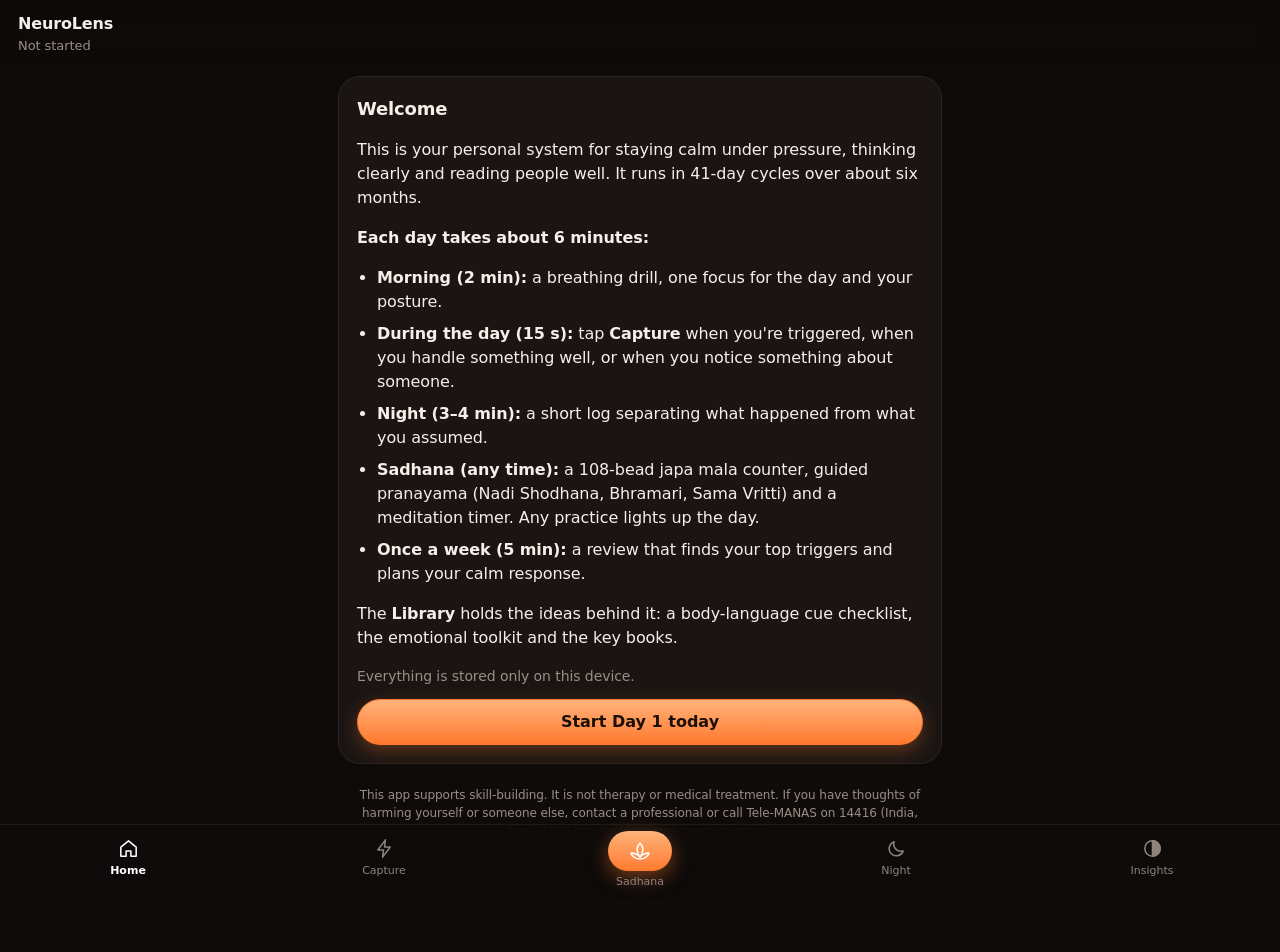
==== commit 97f134bc: "Aivo-style redesign: dark glowing theme, cycle-day strip, calm score, meditation player with hold-to" ====
--- a/app/index.html
+++ b/app/index.html
@@ -3,7 +3,7 @@
 <head>
   <meta charset="utf-8">
   <meta name="viewport" content="width=device-width, initial-scale=1, viewport-fit=cover">
-  <meta name="theme-color" content="#f4ede5">
+  <meta name="theme-color" content="#0e0b0a">
   <meta name="format-detection" content="telephone=no">
   <title>NeuroLens</title>
   <link rel="manifest" href="manifest.json">
@@ -13,7 +13,7 @@
   <meta name="apple-mobile-web-app-capable" content="yes">
   <meta name="mobile-web-app-capable" content="yes">
   <meta name="apple-mobile-web-app-title" content="NeuroLens">
-  <meta name="apple-mobile-web-app-status-bar-style" content="default">
+  <meta name="apple-mobile-web-app-status-bar-style" content="black-translucent">
   <meta name="description" content="A private system for emotional balance, clear thinking and reading people, in 41-day cycles. Your data stays on your device.">
   <link rel="stylesheet" href="styles.css">
 </head>
@@ -33,10 +33,9 @@
   <nav class="tabs" aria-label="Sections">
     <button data-tab="today" class="active"><svg viewBox="0 0 24 24" aria-hidden="true"><path d="M4 10.5 12 4l8 6.5V20h-5.5v-5.5h-5V20H4z"/></svg>Home</button>
     <button data-tab="capture"><svg viewBox="0 0 24 24" aria-hidden="true"><path d="M13 3 5 13.5h6L10 21l8-10.5h-6z"/></svg>Capture</button>
-    <button data-tab="sadhana"><svg viewBox="0 0 24 24" aria-hidden="true"><path d="M12 20c-4 0-8-2.5-9-6 3 0 6 1 9 4 3-3 6-4 9-4-1 3.5-5 6-9 6z"/><path d="M12 18c-2-2.5-3-5-3-8 0-2 1.2-4 3-6 1.8 2 3 4 3 6 0 3-1 5.5-3 8z"/></svg>Sadhana</button>
+    <button data-tab="sadhana" class="mid"><svg viewBox="0 0 24 24" aria-hidden="true"><path d="M12 20c-4 0-8-2.5-9-6 3 0 6 1 9 4 3-3 6-4 9-4-1 3.5-5 6-9 6z"/><path d="M12 18c-2-2.5-3-5-3-8 0-2 1.2-4 3-6 1.8 2 3 4 3 6 0 3-1 5.5-3 8z"/></svg>Sadhana</button>
     <button data-tab="night"><svg viewBox="0 0 24 24" aria-hidden="true"><path d="M19 14.5A7.5 7.5 0 0 1 9.5 5 7.5 7.5 0 1 0 19 14.5z"/></svg>Night</button>
-    <button data-tab="library"><svg viewBox="0 0 24 24" aria-hidden="true"><path d="M4 5.5C6.5 4.5 9.5 4.5 12 6c2.5-1.5 5.5-1.5 8-.5V19c-2.5-1-5.5-1-8 .5-2.5-1.5-5.5-1.5-8-.5z"/><path d="M12 6v13.5"/></svg>Library</button>
-    <button data-tab="progress"><svg viewBox="0 0 24 24" aria-hidden="true"><path d="M5 20V11M12 20V5M19 20v-6"/></svg>Progress</button>
+    <button data-tab="progress"><svg viewBox="0 0 24 24" aria-hidden="true"><circle cx="12" cy="12" r="8"/><path d="M12 4a8 8 0 0 1 0 16z" fill="currentColor"/></svg>Insights</button>
   </nav>
 
   <script src="content.js"></script>
--- a/app/styles.css
+++ b/app/styles.css
@@ -532,3 +532,140 @@
 .im-play { width: 76px; height: 76px; border-radius: 50%; border: 0; background: #fbf3ea; color: var(--deep); display: grid; place-items: center; cursor: pointer; box-shadow: 0 10px 30px rgba(0,0,0,.3); }
 .im-play svg { width: 28px; height: 28px; fill: currentColor; stroke: none; }
 .im-guide { font-size: 13px; opacity: .7; text-align: center; margin: 4px 0 0; }
+
+/* =========================================================
+   "Aivo" theme: always dark, glowing orange, one recommendation
+   at a time. Overrides the warm theme above.
+   ========================================================= */
+:root, :root:not(#x) {
+  --bg: #0e0b0a; --card: #1a1513; --ink: #f6efe9; --muted: #9b8d85; --line: #2c2420;
+  --accent: #ff8a45; --accent-soft: #2e1d14; --warn: #ff7a4f; --warn-soft: #2f1a12; --good: #9fd38a;
+  --deep: #ff7a2f; --clay: #ff8a45; --terra: #ff9a5c; --sand: #ffb27a; --or: #ff7a2f; --or2: #ffb27a;
+  --shadow: none; color-scheme: dark;
+}
+@media (prefers-color-scheme: light) { :root { --bg: #0e0b0a; --card: #1a1513; --ink: #f6efe9; --muted: #9b8d85; --line: #2c2420;
+  --accent: #ff8a45; --accent-soft: #2e1d14; --warn: #ff7a4f; --warn-soft: #2f1a12; --deep: #ff7a2f; --clay: #ff8a45; --terra: #ff9a5c; --sand: #ffb27a; } }
+body { background: var(--bg); }
+.card { background: var(--card); border: 1px solid var(--line); box-shadow: none; }
+.card.done { border-color: color-mix(in srgb, var(--or) 55%, transparent); box-shadow: none; }
+.accent-card { background: linear-gradient(135deg, #2e1a10, #1a1513); border-color: #4a2a18; }
+.topbar { background: color-mix(in srgb, var(--bg) 85%, transparent); }
+.streak { background: rgba(255,255,255,.07); color: var(--ink); box-shadow: none; }
+.btn { background: #221b18; border-color: #3a312c; color: var(--ink); }
+.btn.primary { background: linear-gradient(var(--or2), var(--or)); border-color: var(--or); color: #1b0f08; box-shadow: 0 6px 18px rgba(255,122,47,.3); }
+.chip { border-color: #3a312c; }
+.chip.selected, .score button.selected { background: #fff; border-color: #fff; color: #1b120d; }
+.seg { background: #1a1513; border: 1px solid var(--line); box-shadow: none; }
+.seg button.active { background: #fff; color: #1b120d; }
+.tag { background: rgba(255,138,69,.14); color: var(--or2); }
+.choice.selected { border-color: var(--or); background: rgba(255,138,69,.08); }
+.toggle.on i { background: var(--or); }
+.stat { background: #221b18; }
+.caution { background: #2a1a12; }
+textarea, input[type=text], input[type=date], input[type=time] { background: #120e0c; border-color: #3a312c; }
+.circle { border-color: var(--or2); color: #fff; background: radial-gradient(circle, rgba(255,210,170,.35), rgba(255,140,60,.12) 60%, transparent 61%); box-shadow: 0 0 40px rgba(255,140,60,.25); }
+.p-secs, .plabel, .mala-num b { color: var(--or2); }
+.cell { background: #1a1513; border-color: #2c2420; }
+.cell.full, .cell.sd3 { background: #efe4dc; border-color: #efe4dc; color: #1b120d; }
+.cell.partial { background: #5b4d46; border-color: #5b4d46; color: #fff; }
+.cell.today { outline-color: var(--or); }
+.banner { background: rgba(255,122,47,.15); color: var(--or2); }
+.toast { background: #fff; color: #1b120d; }
+
+/* Bottom bar: 5 items, glowing orange centre button */
+.tabs { background: rgba(14,11,10,.92); border-top: 1px solid #1f1a17; box-shadow: none; }
+.tabs button { color: #8f837c; }
+.tabs button.active { color: #fff; }
+.tabs button.active svg { fill: none; }
+.tabs button.mid svg { width: 64px; height: 40px; padding: 8px 20px; border-radius: 20px; background: linear-gradient(var(--or2), var(--or)); color: #fff; box-shadow: 0 6px 20px rgba(255,122,47,.45); margin-top: -6px; }
+.tabs button.mid.active { color: var(--or2); }
+
+/* Home: Home draws its own header */
+body.home .topbar { display: none; }
+body.home main { padding-top: 0; }
+.home-top { position: relative; margin: 0 -18px; padding: calc(12px + env(safe-area-inset-top)) 18px 6px; overflow: hidden; }
+.home-top .glow { position: absolute; left: 50%; top: -160px; width: 600px; height: 560px; transform: translateX(-50%); border-radius: 50%; pointer-events: none;
+  background: radial-gradient(circle, rgba(255,140,60,.95) 0%, rgba(255,105,30,.55) 30%, rgba(120,40,10,.25) 55%, transparent 70%); }
+.ht-bar { position: relative; display: flex; justify-content: space-between; align-items: center; }
+.ht-brand { display: flex; align-items: center; gap: 8px; font-size: 20px; font-weight: 600; }
+.ht-brand svg { width: 20px; height: 20px; fill: #fff; }
+.pchip { font-size: 12px; color: #f0e4dc; background: rgba(255,255,255,.09); border: 1px solid rgba(255,255,255,.1); padding: 5px 11px; border-radius: 999px; cursor: pointer; }
+.days { position: relative; display: flex; gap: 12px; justify-content: center; margin: 18px 0 0; }
+.day { display: flex; flex-direction: column; align-items: center; gap: 6px; font-size: 11.5px; color: rgba(255,255,255,.8); }
+.day b { width: 44px; height: 44px; border-radius: 50%; display: grid; place-items: center; font-weight: 500; font-size: 14px; border: 1px solid rgba(255,255,255,.35); background: rgba(255,255,255,.06); }
+.day.done b { background: rgba(255,255,255,.22); }
+.day.today { color: #fff; font-weight: 600; transform: translateY(-6px); }
+.day.today b { background: #fff; color: #2a160c; border-color: #fff; box-shadow: 0 0 26px rgba(255,255,255,.8); }
+.day.fade { opacity: .45; } .day.ghost { visibility: hidden; }
+.orb { position: relative; height: 130px; display: grid; place-items: center; }
+.orb::before { content: ""; position: absolute; width: 150px; height: 150px; border-radius: 50%; background: radial-gradient(circle, rgba(255,230,210,.5), rgba(255,170,110,.14) 55%, transparent 70%); }
+.lotus { position: relative; width: 120px; color: #fff6ee; filter: drop-shadow(0 0 14px rgba(255,220,190,.85)); }
+.rec { position: relative; text-align: center; padding: 0 10px; }
+.rec small { color: var(--muted); font-size: 12px; }
+.rec small::before { content: "•"; color: #fff; margin-right: 6px; }
+.rec h2 { font-size: 26px; font-weight: 500; margin: 4px 0 6px; letter-spacing: -.01em; }
+.rec p { color: var(--muted); font-size: 13px; margin: 0 auto 8px; max-width: 340px; }
+.meta { display: flex; gap: 14px; justify-content: center; align-items: center; color: #d8ccc4; font-size: 12.5px; }
+.meta-btn { border: 0; background: none; color: inherit; font-size: inherit; cursor: pointer; padding: 0; }
+.play { display: inline-flex; align-items: center; gap: 8px; margin-top: 16px; background: #fff; color: #1b120d; border: 0; border-radius: 999px; padding: 12px 22px; font-weight: 600; font-size: 14px; cursor: pointer; }
+.play svg { width: 13px; height: 13px; }
+.calm-card { margin-top: 18px; cursor: pointer; border-radius: 22px; }
+.card-h { display: flex; align-items: center; gap: 10px; color: #d8ccc4; font-size: 13px; }
+.ic { width: 30px; height: 30px; border-radius: 50%; background: rgba(255,255,255,.07); display: grid; place-items: center; }
+.forecast { display: flex; justify-content: space-between; align-items: flex-end; margin-top: 8px; }
+.big { font-size: 42px; font-weight: 400; letter-spacing: -.02em; }
+.bars { display: flex; gap: 8px; align-items: flex-end; height: 60px; }
+.bars div { display: flex; flex-direction: column; align-items: center; gap: 4px; font-size: 10px; color: var(--muted); }
+.bars i { width: 10px; border-radius: 5px; background: #3a2e29; display: block; }
+.bars i.on { background: linear-gradient(var(--or2), var(--or)); }
+.stats3 { display: grid; grid-template-columns: repeat(3,1fr); margin: 4px 0 14px; text-align: center; }
+.stats3 b { display: block; font-size: 17px; font-weight: 500; }
+.stats3 span { font-size: 11.5px; color: var(--muted); }
+.stats3 .hot b { color: var(--or); }
+.lib-link { margin-bottom: 4px; }
+.section-h { color: #f0e4dc; }
+
+/* Player (meditation) */
+.player { position: fixed; inset: 0; z-index: 50; background: radial-gradient(ellipse at 50% 30%, #2a1a12 0%, #0e0b0a 60%); color: var(--ink); display: flex; flex-direction: column;
+  padding: calc(10px + env(safe-area-inset-top)) 18px calc(20px + env(safe-area-inset-bottom)); overflow-y: auto; }
+.player > * { width: 100%; max-width: 520px; margin-left: auto; margin-right: auto; }
+.pl-top { display: flex; justify-content: space-between; align-items: center; }
+.pl-back { display: flex; align-items: center; gap: 10px; border: 0; background: none; color: var(--ink); font-size: 16px; cursor: pointer; padding: 6px 0; }
+.player svg { width: 18px; height: 18px; fill: none; stroke: currentColor; stroke-width: 1.8; stroke-linecap: round; stroke-linejoin: round; }
+.figure { position: relative; flex: 1; min-height: 240px; max-height: 340px; }
+.figure .halo { position: absolute; left: 50%; top: 50%; width: 240px; height: 240px; transform: translate(-50%,-50%); border-radius: 50%;
+  background: radial-gradient(circle, rgba(255,240,230,.42), rgba(255,200,160,.12) 50%, transparent 70%); animation: plbreathe 10s ease-in-out infinite; }
+.figure.still .halo { animation-play-state: paused; }
+@keyframes plbreathe { 0%,100% { transform: translate(-50%,-50%) scale(.82); opacity: .7; } 40% { transform: translate(-50%,-50%) scale(1.1); opacity: 1; } }
+.player .figure svg.lotus { position: absolute; left: 50%; top: 50%; width: 170px; height: auto; transform: translate(-50%,-50%); }
+.callout { position: absolute; font-size: 11px; line-height: 1.25; padding: 6px 10px; border-radius: 10px; background: rgba(255,255,255,.06); border: 1px solid rgba(255,255,255,.12); backdrop-filter: blur(6px); -webkit-backdrop-filter: blur(6px); }
+.callout b { display: block; font-weight: 600; } .callout span { color: var(--muted); }
+.c1 { left: 60%; top: 8%; } .c2 { left: 66%; top: 46%; } .c3 { right: 64%; top: 62%; }
+.matrix { display: grid; grid-template-columns: repeat(30, 7px); justify-content: space-between; gap: 5px 4px; margin-top: 18px; }
+.matrix i { aspect-ratio: 1; border-radius: 50%; background: #3a312c; transition: background .4s; }
+.matrix i.on { background: #f1e6de; }
+.np-time { display: flex; justify-content: space-between; color: var(--muted); font-size: 12px; margin-top: 8px; font-variant-numeric: tabular-nums; }
+.np-btns { display: flex; gap: 10px; margin-top: 18px; }
+.np-btns button { position: relative; overflow: hidden; flex: 1; border-radius: 999px; padding: 14px 10px; font-size: 14px; font-weight: 600; display: flex; justify-content: center; align-items: center; gap: 8px; border: 1px solid #3a312c; background: #1a1513; color: #e9ddd5; cursor: pointer; touch-action: none; user-select: none; -webkit-user-select: none; }
+.np-btns button.w { background: #fff; color: #1b120d; border-color: #fff; }
+.hold i { position: absolute; left: 0; top: 0; bottom: 0; width: 0; background: rgba(255,122,47,.35); }
+.hold.holding i { width: 100%; transition: width 1.2s linear; }
+.hold svg { position: relative; }
+
+/* Insights (Progress) */
+.ins-h { display: flex; justify-content: space-between; align-items: center; margin: 4px 0 0; }
+.ins-h h1 { font-size: 26px; font-weight: 500; margin: 0; }
+.gauge { position: relative; height: 200px; margin-top: 8px; }
+.gauge svg { position: absolute; left: 50%; top: 0; transform: translateX(-50%); width: min(330px, 100%); overflow: visible; }
+.gscore { position: absolute; left: 0; right: 0; top: 92px; text-align: center; }
+.gscore b { font-size: 44px; font-weight: 400; letter-spacing: -.02em; }
+.gscore b span { color: var(--muted); font-size: 22px; }
+.trend { display: inline-flex; gap: 6px; align-items: center; font-size: 12px; color: #d8ccc4; background: rgba(255,255,255,.07); padding: 4px 10px; border-radius: 999px; margin-top: 2px; }
+.ins-copy { text-align: center; padding: 0 20px 14px; }
+.ins-copy h3 { font-size: 16px; font-weight: 500; margin: 2px 0 4px; }
+.ins-copy p { color: var(--muted); font-size: 12.5px; margin: 0; }
+.rec2 { display: flex; justify-content: space-between; font-size: 12px; color: var(--muted); }
+.rec2 b { display: block; font-size: 20px; color: var(--ink); font-weight: 500; } .rec2 b em { color: var(--or); font-style: normal; }
+.rec2 b.sm { font-size: 13px; color: var(--muted); }
+.slider { position: relative; height: 4px; border-radius: 2px; margin: 20px 0 10px; background: linear-gradient(90deg, #4a2a18, var(--or) 60%, #ffcf9f); }
+.knob { position: absolute; top: 50%; transform: translate(-50%,-50%); background: var(--or); color: #fff; font-size: 11px; font-weight: 700; padding: 3px 9px; border-radius: 999px; box-shadow: 0 0 0 3px var(--card); }
